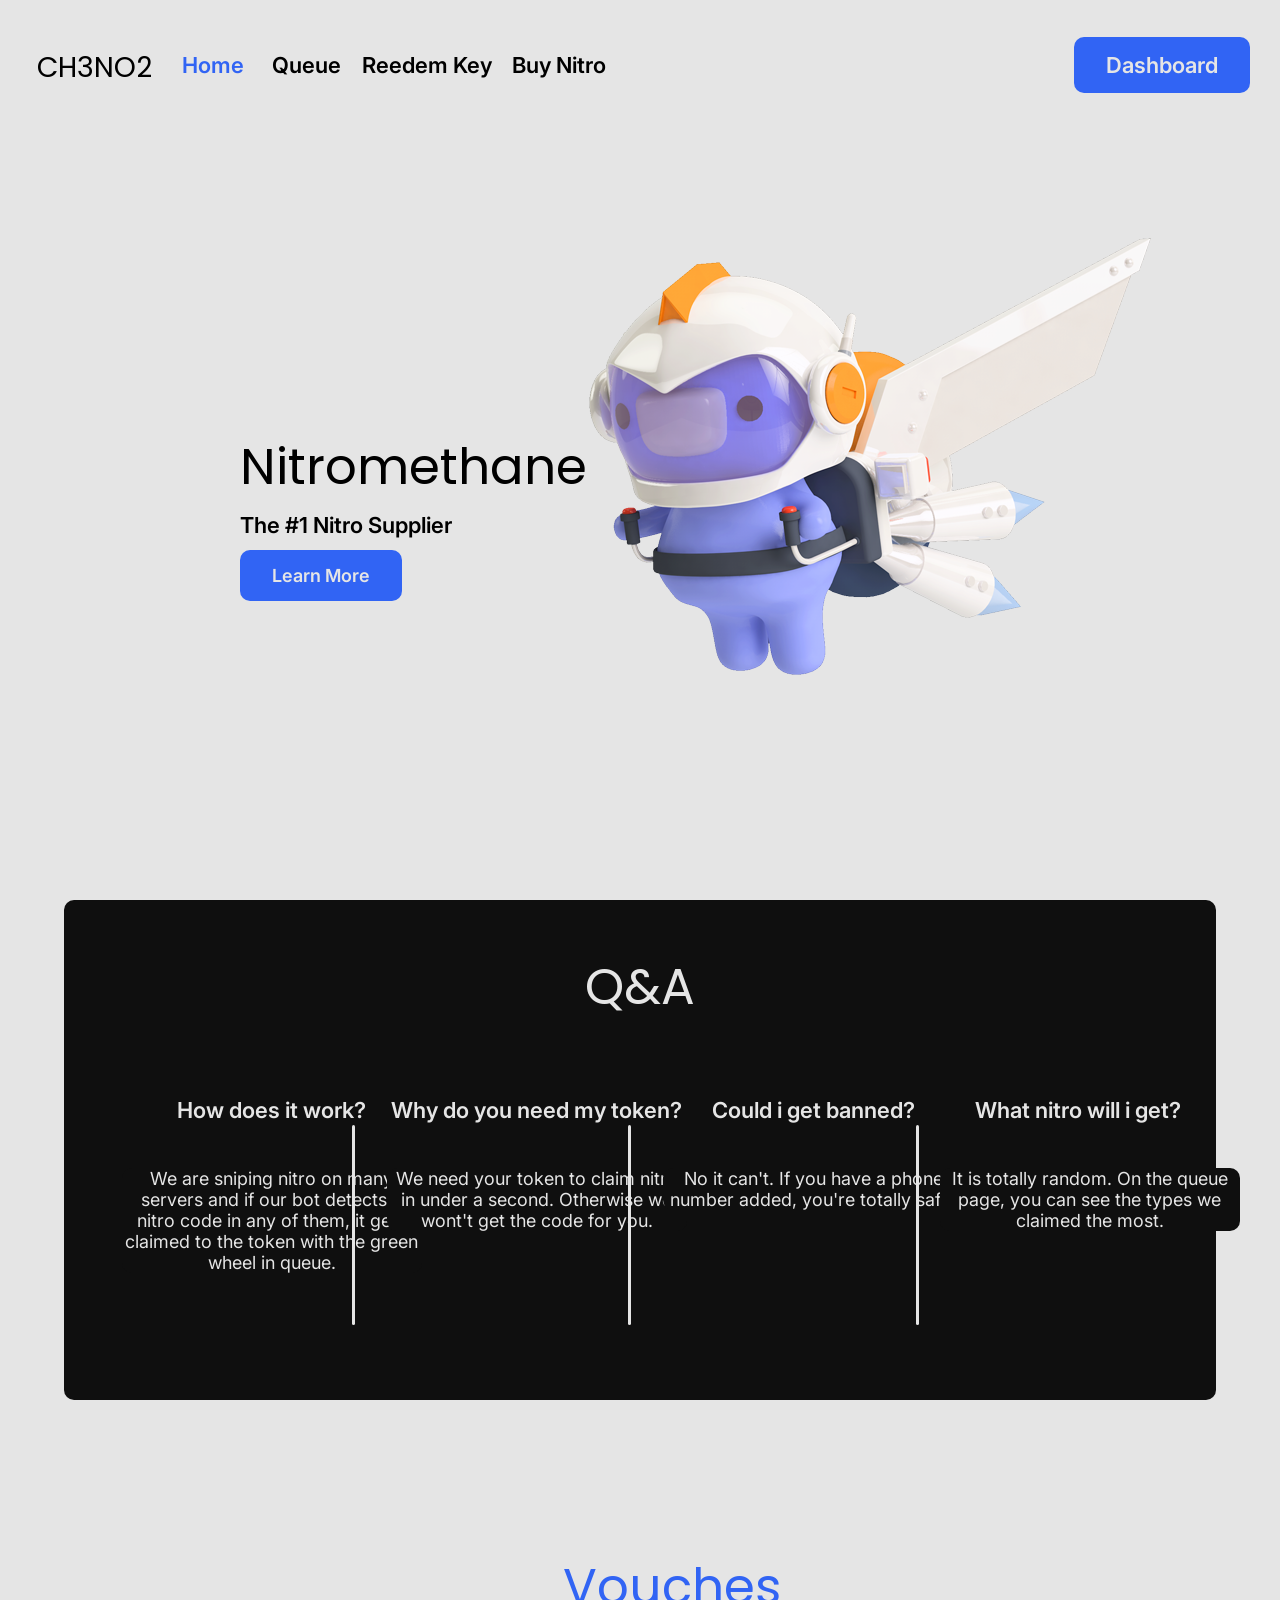
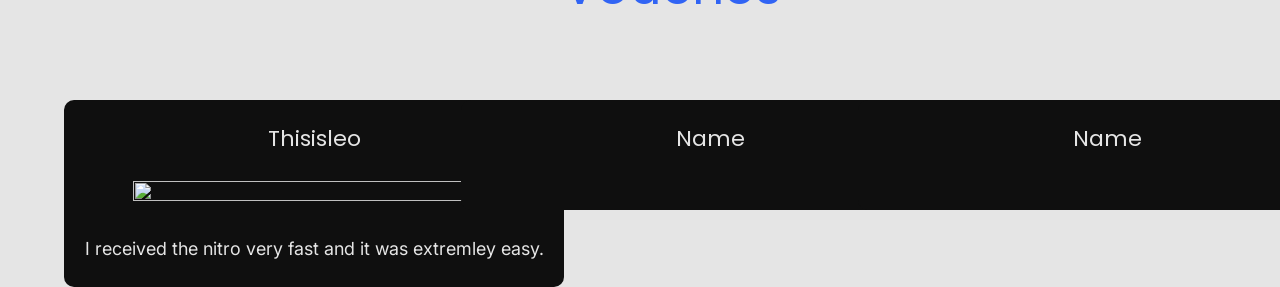
==== index.html @ 6c066464 "Add files via upload" ====
<!DOCTYPE html>
<html lang="en">
  <head>
    <meta charset="utf-8">
    <meta name="viewport" content="width=device-width, initial-scale=1.0">
    <meta name="description" content="">
    <meta name="author" content="">
    <title>Nitromethane</title>
    <link rel="stylesheet" href="style.css">
   </head>

<body>
    <div>
        <p class="home">Home</p>
    </div>
    <div>
        <p class="logo">CH3NO2</p>
    </div>
    <div>
        <a class="login" href="/nitro/dashboard/dashboard.html">Dashboard</a>
    </div>
    <div>
        <a class="redeem" href="/nitro/key/redeem.html">Reedem Key</a>
        <a class="queue" href = "/nitro/queue/queue.html">Queue</a>
        <a class = "buy" href="/nitro/buy/buy.html">Buy Nitro</a>
    </div>
    <div>
        <img src="bilder/wumpus1.png" class="wumpus">
        <p class="title">Nitromethane</title>
        <p class="description">The #1 Nitro Supplier</p>
        <a class = "faq">Learn More</a>
    </div>
    <div class="questions">
        <p>Q&A</p>
        <div>
            <p class="process">How does it work?</p>
            <p class="server">We are sniping nitro on many servers and if our bot detects a nitro code in any of them, it gets claimed to the token with the green wheel in queue.</p>
            <p class="strich1"></p>
        </div>
        <div>
            <p class="token">Why do you need my token?</p>
            <p class="code">We need your token to claim nitro in under a second. Otherwise we wont't get the code for you.</p>
            <p class="strich2"></p>
        </div>
        <div>
            <p class="account">Could i get banned?</p>
            <p class="banned">No it can't. If you have a phone number added, you're totally safe!</p>
            <p class="strich3"></p>
        </div>
        <div>
            <p class="type">What nitro will i get?</p>
            <p class="type2">It is totally random. On the queue page, you can see the types we claimed the most.</p>
        </div>
    </div>
    <p class="title2">Vouches</p>
    <div class="vouches">
      <p>Thisisleo</p>
      <div>
        <img class="img1" src="bilder/vouch.png">
        <p class="vouch1">I received the nitro very fast and it was extremley easy.</p>
      </div>
    </div>
    <div class="vouches2">
      <p>Name</p>
      <div>
        <img>
      </div>
    </div>
    <div class="vouches3">
      <p>Name</p>
      <div>
        <img>
      </div>
    </div>
</body>
</html>
---- style.css ----
@import url('https://fonts.googleapis.com/css2?family=Inter:wght@300&display=swap');
@import url('https://fonts.googleapis.com/css2?family=Poppins:wght@600&display=swap');
@import url('https://fonts.googleapis.com/css2?family=Inter:wght@600&display=swap');

body {
    background-color: #E5E5E5;
    width:100%;
    margin: 0;
    height:100%
}

.logo {
    font-family: 'Poppins', sans-serif;
    position: absolute;
    top: 4px;
    left: 5px;
    background-color: #e5e5e500; /* Green */
    color: rgb(0, 0, 0);
    text-align: center;
    font-size: 28px;
    border-radius: 10px;
    padding: 15px 32px;
}


.home{
    font-family: 'Inter', sans-serif;
    font-weight: 600;
    position: absolute;
    left: 150px;
    top: 15px;
    background-color: #E5E5E5; /* Green */
    color: #3164F4;
    text-align: center;
    font-size: 22px;
    padding: 15px 32px;
}

.login {
    font-family: 'Inter', sans-serif;
    position: absolute;
    right: 30px;
    top: 37px;
    font-weight: 600;
    background-color: #3164F4; /* Green */
    color: #E5E5E5;
    padding: 15px 32px;
    text-align: center;
    font-size: 22px;
    border-radius: 10px;
    text-decoration: none;
}

.redeem {
    font-family: 'Inter', sans-serif;
    position: absolute;
    left: 330px;
    top: 37px;
    font-weight: 600;
    background-color: #e5e5e500; /* Green */
    color: #000000;
    text-align: center;
    font-size: 22px;
    padding: 15px 32px;
    text-decoration: none;
}

.buy {
    font-family: 'Inter', sans-serif;
    position: absolute;
    left: 480px;
    top: 37px;
    font-weight: 600;
    background-color: #e5e5e500; /* Green */
    color: #000000;
    text-align: center;
    font-size: 22px;
    padding: 15px 32px;
    text-decoration: none;    
}


.queue {
    font-family: 'Inter', sans-serif;
    position: absolute;
    left: 240px;
    font-weight: 600;
    top: 37px;
    background-color: #e5e5e500; /* Green */
    color: #000000;
    text-align: center;
    font-size: 22px;
    padding: 15px 32px;
    text-decoration: none;
}

.wumpus {
    position: absolute;
    right: 100px;
    top: 200px;
}

.title {
    font-family: 'Poppins', sans-serif;
    position: absolute;
    top: 380px;
    left: 240px;
    font-size: 50px;
}

.description {
    font-family: 'Inter', sans-serif;
    position: absolute;
    font-weight: 600;
    top: 490px;
    left: 240px;
    font-size: 22px;
}

.faq {
    font-family: 'Inter', sans-serif;
    position: absolute;
    font-weight: 600;
    top: 550px;
    left: 240px;
    background-color: #3164F4; /* Green */
    color: #E5E5E5;
    padding: 15px 32px;
    text-align: center;
    font-size: 18px;
    border-radius: 10px;
    text-decoration: none;
}

.questions{
    font-family: 'Poppins', sans-serif;
    position: absolute;
    top: 900px;
    font-size: 50px;
    background-color: #0f0f0f;
    width: 90%;
    left: 5%;
    text-align: center;
    color: #E5E5E5;
    border-radius: 10px;
    height: 500px;
}

.server {
    font-family: 'Inter', sans-serif;
    position: absolute;
    top: 50%;
    left: 5%;
    color: #E5E5E5;
    background-color: #0f0f0f;
    text-align: center;
    font-size: 18px;
    border-radius: 10px;
    text-decoration: none;
    width: 300px;
}

.code {
    font-family: 'Inter', sans-serif;
    position: absolute;
    top: 50%;
    left: 28%;
    color: #E5E5E5;
    background-color: #0f0f0f;
    text-align: center;
    font-size: 18px;
    border-radius: 10px;
    text-decoration: none;
    width: 300px;
}

.banned {
    font-family: 'Inter', sans-serif;
    position: absolute;
    top: 50%;
    left: 52%;
    color: #E5E5E5;
    background-color: #0f0f0f;
    text-align: center;
    font-size: 18px;
    border-radius: 10px;
    text-decoration: none;
    width: 300px;
}

.type2 {
    font-family: 'Inter', sans-serif;
    position: absolute;
    top: 50%;
    left: 76%;
    color: #E5E5E5;
    background-color: #0f0f0f;
    text-align: center;
    font-size: 18px;
    border-radius: 10px;
    text-decoration: none;
    width: 300px;
}

.process {
    font-family: 'Inter', sans-serif;
    font-weight: 600;
    position: absolute;
    left: 5%;
    color: #E5E5E5;
    text-align: center;
    font-size: 22px;
    border-radius: 10px;
    text-decoration: none;
    width: 300px;
}

.token {
    font-family: 'Inter', sans-serif;
    font-weight: 600;
    position: absolute;
    left: 28%;
    color: #E5E5E5;
    text-align: center;
    font-size: 22px;
    border-radius: 10px;
    text-decoration: none;
    width: 300px;
}

.account {
    font-family: 'Inter', sans-serif;
    font-weight: 600;
    position: absolute;
    left: 52%;
    color: #E5E5E5;
    text-align: center;
    font-size: 22px;
    border-radius: 10px;
    text-decoration: none;
    width: 300px;
}

.title2 {
  position: absolute;
  top: 1500px;
  left: 44%;
  color: #3164F4;
  font-size: 50px;
  font-family: 'Poppins', sans-serif;
}

.type {
    font-family: 'Inter', sans-serif;
    font-weight: 600;
    position: absolute;
    left: 75%;
    color: #E5E5E5;
    text-align: center;
    font-size: 22px;
    border-radius: 10px;
    text-decoration: none;
    width: 300px;
}

.strich1 {
    background-color: #E5E5E5;
    color: #E5E5E5;
    position: absolute;
    height: 200px;
    width: 3px;
    left: 25%;
    border-radius: 10px;
}

.strich2 {
    background-color: #E5E5E5;
    color: #E5E5E5;
    position: absolute;
    height: 200px;
    width: 3px;
    left: 49%;
    border-radius: 10px;
}

.strich3 {
    background-color: #E5E5E5;
    color: #E5E5E5;
    position: absolute;
    height: 200px;
    width: 3px;
    left: 74%;
    border-radius: 10px;
}

.vouches {
  top: 1700px;
  font-family: 'Poppins', sans-serif;
  position: absolute;
  color: #E5E5E5;
  text-align: center;
  font-size: 22px;
  border-radius: 10px;
  text-decoration: none;
  width: 500px;
  background-color: #0f0f0f;
  left: 5%;
}

.vouches2 {
  top: 1700px;
  font-family: 'Poppins', sans-serif;
  position: absolute;
  color: #E5E5E5;
  text-align: center;
  font-size: 22px;
  border-radius: 10px;
  text-decoration: none;
  width: 500px;
  background-color: #0f0f0f;
  left: 36%;
}

.vouches3 {
  top: 1700px;
  font-family: 'Poppins', sans-serif;
  position: absolute;
  color: #E5E5E5;
  text-align: center;
  font-size: 22px;
  border-radius: 10px;
  text-decoration: none;
  width: 500px;
  background-color: #0f0f0f;
  left: 67%;
}

.img1 {
  width: 85%;
  height: 85%;
  border-radius: 15px;
}

.vouch1 {
  font-family: 'Inter', sans-serif;
  top: 80%;
  font-size: 18px;
  padding: 10px 20px;
}

.contact {
  top: 2300px;
  font-family: 'Poppins', sans-serif;
  position: absolute;
  text-align: center;
  font-size: 22px;	
  left: 48%;
}
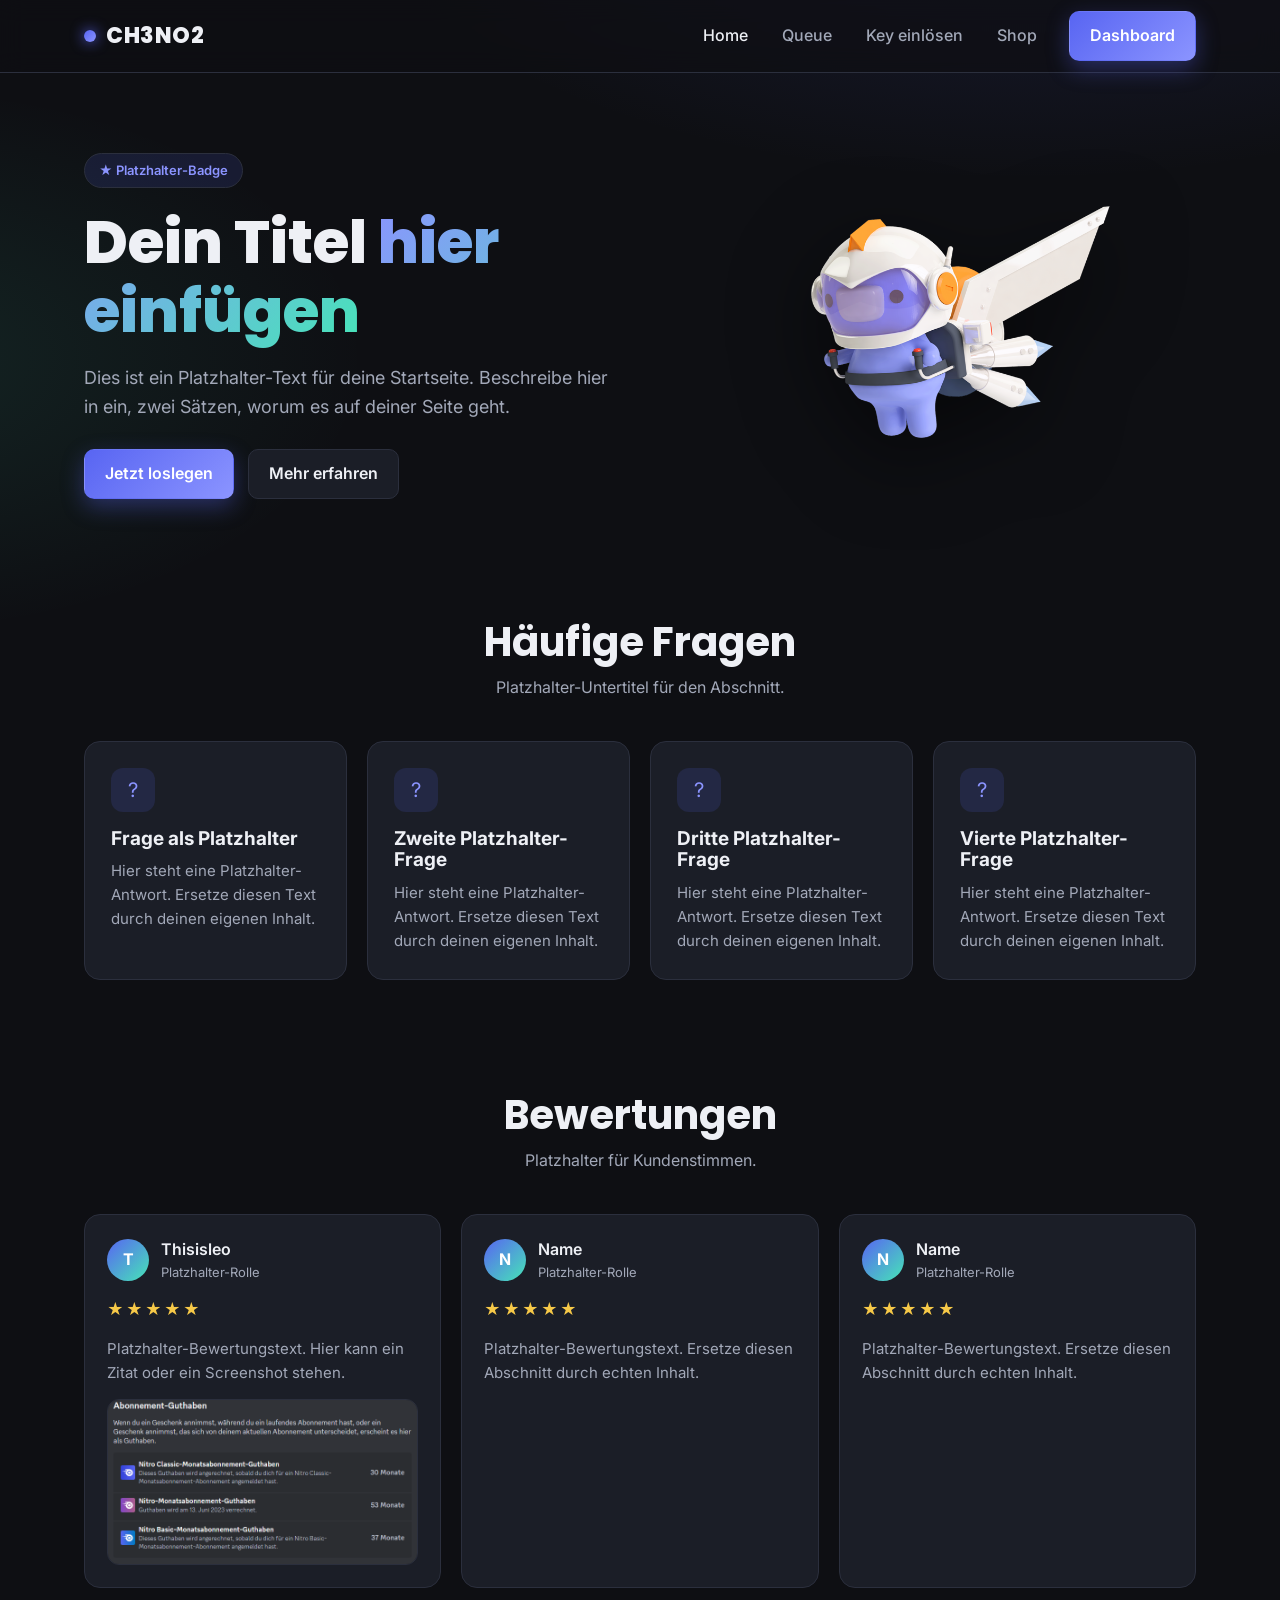
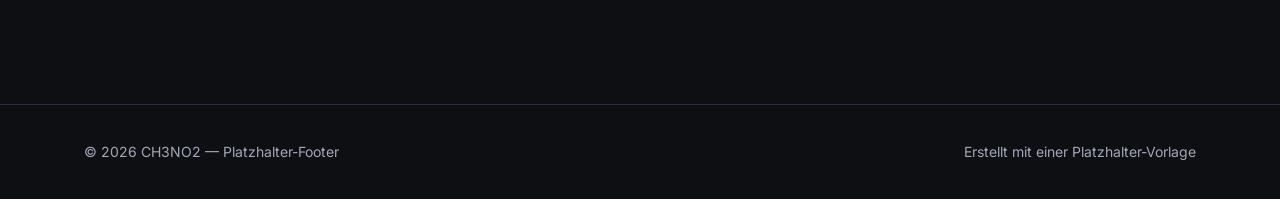
==== commit d43e8d2e: "Redesign site with modern responsive template and placeholder content Replace absolute-positioned pe" ====
--- a/index.html
+++ b/index.html
@@ -1,76 +1,130 @@
-<!DOCTYPE html>
-<html lang="en">
-  <head>
-    <meta charset="utf-8">
-    <meta name="viewport" content="width=device-width, initial-scale=1.0">
-    <meta name="description" content="">
-    <meta name="author" content="">
-    <title>Nitromethane</title>
-    <link rel="stylesheet" href="style.css">
-   </head>
-
-<body>
-    <div>
-        <p class="home">Home</p>
-    </div>
-    <div>
-        <p class="logo">CH3NO2</p>
-    </div>
-    <div>
-        <a class="login" href="/nitro/dashboard/dashboard.html">Dashboard</a>
-    </div>
-    <div>
-        <a class="redeem" href="/nitro/key/redeem.html">Reedem Key</a>
-        <a class="queue" href = "/nitro/queue/queue.html">Queue</a>
-        <a class = "buy" href="/nitro/buy/buy.html">Buy Nitro</a>
-    </div>
-    <div>
-        <img src="bilder/wumpus1.png" class="wumpus">
-        <p class="title">Nitromethane</title>
-        <p class="description">The #1 Nitro Supplier</p>
-        <a class = "faq">Learn More</a>
-    </div>
-    <div class="questions">
-        <p>Q&A</p>
-        <div>
-            <p class="process">How does it work?</p>
-            <p class="server">We are sniping nitro on many servers and if our bot detects a nitro code in any of them, it gets claimed to the token with the green wheel in queue.</p>
-            <p class="strich1"></p>
-        </div>
-        <div>
-            <p class="token">Why do you need my token?</p>
-            <p class="code">We need your token to claim nitro in under a second. Otherwise we wont't get the code for you.</p>
-            <p class="strich2"></p>
-        </div>
-        <div>
-            <p class="account">Could i get banned?</p>
-            <p class="banned">No it can't. If you have a phone number added, you're totally safe!</p>
-            <p class="strich3"></p>
-        </div>
-        <div>
-            <p class="type">What nitro will i get?</p>
-            <p class="type2">It is totally random. On the queue page, you can see the types we claimed the most.</p>
-        </div>
-    </div>
-    <p class="title2">Vouches</p>
-    <div class="vouches">
-      <p>Thisisleo</p>
-      <div>
-        <img class="img1" src="bilder/vouch.png">
-        <p class="vouch1">I received the nitro very fast and it was extremley easy.</p>
-      </div>
-    </div>
-    <div class="vouches2">
-      <p>Name</p>
-      <div>
-        <img>
-      </div>
-    </div>
-    <div class="vouches3">
-      <p>Name</p>
-      <div>
-        <img>
-      </div>
-    </div>
-</body>
-</html>
+<!DOCTYPE html>
+<html lang="de">
+<head>
+  <meta charset="utf-8">
+  <meta name="viewport" content="width=device-width, initial-scale=1.0">
+  <meta name="description" content="Platzhalter-Beschreibung für deine Startseite.">
+  <title>CH3NO2 — Startseite</title>
+  <link rel="stylesheet" href="style.css">
+</head>
+<body>
+
+  <header class="nav">
+    <div class="nav__inner">
+      <a class="brand" href="index.html"><span class="brand__dot"></span>CH3NO2</a>
+      <nav class="nav__links">
+        <a href="index.html" class="active">Home</a>
+        <a href="queue/queue.html">Queue</a>
+        <a href="key/redeem.html">Key einlösen</a>
+        <a href="buy/buy.html">Shop</a>
+      </nav>
+      <a class="btn btn--primary" href="dashboard/dashboard.html">Dashboard</a>
+    </div>
+  </header>
+
+  <main class="container">
+
+    <!-- Hero -->
+    <section class="hero">
+      <div class="hero__text">
+        <span class="hero__badge">★ Platzhalter-Badge</span>
+        <h1>Dein Titel <span class="grad">hier einfügen</span></h1>
+        <p class="lead">
+          Dies ist ein Platzhalter-Text für deine Startseite. Beschreibe hier
+          in ein, zwei Sätzen, worum es auf deiner Seite geht.
+        </p>
+        <div class="hero__cta">
+          <a class="btn btn--primary" href="buy/buy.html">Jetzt loslegen</a>
+          <a class="btn btn--ghost" href="#faq">Mehr erfahren</a>
+        </div>
+      </div>
+      <div class="hero__art">
+        <img src="bilder/wumpus1.png" alt="Illustration">
+      </div>
+    </section>
+
+    <!-- FAQ -->
+    <section class="section" id="faq">
+      <div class="section__head">
+        <h2>Häufige Fragen</h2>
+        <p>Platzhalter-Untertitel für den Abschnitt.</p>
+      </div>
+      <div class="grid">
+        <article class="card">
+          <div class="card__icon">?</div>
+          <h3>Frage als Platzhalter</h3>
+          <p>Hier steht eine Platzhalter-Antwort. Ersetze diesen Text durch deinen eigenen Inhalt.</p>
+        </article>
+        <article class="card">
+          <div class="card__icon">?</div>
+          <h3>Zweite Platzhalter-Frage</h3>
+          <p>Hier steht eine Platzhalter-Antwort. Ersetze diesen Text durch deinen eigenen Inhalt.</p>
+        </article>
+        <article class="card">
+          <div class="card__icon">?</div>
+          <h3>Dritte Platzhalter-Frage</h3>
+          <p>Hier steht eine Platzhalter-Antwort. Ersetze diesen Text durch deinen eigenen Inhalt.</p>
+        </article>
+        <article class="card">
+          <div class="card__icon">?</div>
+          <h3>Vierte Platzhalter-Frage</h3>
+          <p>Hier steht eine Platzhalter-Antwort. Ersetze diesen Text durch deinen eigenen Inhalt.</p>
+        </article>
+      </div>
+    </section>
+
+    <!-- Vouches -->
+    <section class="section" id="vouches">
+      <div class="section__head">
+        <h2>Bewertungen</h2>
+        <p>Platzhalter für Kundenstimmen.</p>
+      </div>
+      <div class="grid">
+        <article class="vouch">
+          <div class="vouch__top">
+            <div class="vouch__avatar">T</div>
+            <div>
+              <div class="vouch__name">Thisisleo</div>
+              <div class="vouch__role">Platzhalter-Rolle</div>
+            </div>
+          </div>
+          <div class="stars">★★★★★</div>
+          <p>Platzhalter-Bewertungstext. Hier kann ein Zitat oder ein Screenshot stehen.</p>
+          <img src="bilder/vouch.PNG" alt="Bewertung">
+        </article>
+        <article class="vouch">
+          <div class="vouch__top">
+            <div class="vouch__avatar">N</div>
+            <div>
+              <div class="vouch__name">Name</div>
+              <div class="vouch__role">Platzhalter-Rolle</div>
+            </div>
+          </div>
+          <div class="stars">★★★★★</div>
+          <p>Platzhalter-Bewertungstext. Ersetze diesen Abschnitt durch echten Inhalt.</p>
+        </article>
+        <article class="vouch">
+          <div class="vouch__top">
+            <div class="vouch__avatar">N</div>
+            <div>
+              <div class="vouch__name">Name</div>
+              <div class="vouch__role">Platzhalter-Rolle</div>
+            </div>
+          </div>
+          <div class="stars">★★★★★</div>
+          <p>Platzhalter-Bewertungstext. Ersetze diesen Abschnitt durch echten Inhalt.</p>
+        </article>
+      </div>
+    </section>
+
+  </main>
+
+  <footer class="footer">
+    <div class="container footer__inner">
+      <span>© 2026 CH3NO2 — Platzhalter-Footer</span>
+      <span>Erstellt mit einer Platzhalter-Vorlage</span>
+    </div>
+  </footer>
+
+</body>
+</html>
--- a/style.css
+++ b/style.css
@@ -1,361 +1,411 @@
-@import url('https://fonts.googleapis.com/css2?family=Inter:wght@300&display=swap');
-@import url('https://fonts.googleapis.com/css2?family=Poppins:wght@600&display=swap');
-@import url('https://fonts.googleapis.com/css2?family=Inter:wght@600&display=swap');
-
-body {
-    background-color: #E5E5E5;
-    width:100%;
-    margin: 0;
-    height:100%
-}
-
-.logo {
-    font-family: 'Poppins', sans-serif;
-    position: absolute;
-    top: 4px;
-    left: 5px;
-    background-color: #e5e5e500; /* Green */
-    color: rgb(0, 0, 0);
-    text-align: center;
-    font-size: 28px;
-    border-radius: 10px;
-    padding: 15px 32px;
-}
-
-
-.home{
-    font-family: 'Inter', sans-serif;
-    font-weight: 600;
-    position: absolute;
-    left: 150px;
-    top: 15px;
-    background-color: #E5E5E5; /* Green */
-    color: #3164F4;
-    text-align: center;
-    font-size: 22px;
-    padding: 15px 32px;
-}
-
-.login {
-    font-family: 'Inter', sans-serif;
-    position: absolute;
-    right: 30px;
-    top: 37px;
-    font-weight: 600;
-    background-color: #3164F4; /* Green */
-    color: #E5E5E5;
-    padding: 15px 32px;
-    text-align: center;
-    font-size: 22px;
-    border-radius: 10px;
-    text-decoration: none;
-}
-
-.redeem {
-    font-family: 'Inter', sans-serif;
-    position: absolute;
-    left: 330px;
-    top: 37px;
-    font-weight: 600;
-    background-color: #e5e5e500; /* Green */
-    color: #000000;
-    text-align: center;
-    font-size: 22px;
-    padding: 15px 32px;
-    text-decoration: none;
-}
-
-.buy {
-    font-family: 'Inter', sans-serif;
-    position: absolute;
-    left: 480px;
-    top: 37px;
-    font-weight: 600;
-    background-color: #e5e5e500; /* Green */
-    color: #000000;
-    text-align: center;
-    font-size: 22px;
-    padding: 15px 32px;
-    text-decoration: none;    
-}
-
-
-.queue {
-    font-family: 'Inter', sans-serif;
-    position: absolute;
-    left: 240px;
-    font-weight: 600;
-    top: 37px;
-    background-color: #e5e5e500; /* Green */
-    color: #000000;
-    text-align: center;
-    font-size: 22px;
-    padding: 15px 32px;
-    text-decoration: none;
-}
-
-.wumpus {
-    position: absolute;
-    right: 100px;
-    top: 200px;
-}
-
-.title {
-    font-family: 'Poppins', sans-serif;
-    position: absolute;
-    top: 380px;
-    left: 240px;
-    font-size: 50px;
-}
-
-.description {
-    font-family: 'Inter', sans-serif;
-    position: absolute;
-    font-weight: 600;
-    top: 490px;
-    left: 240px;
-    font-size: 22px;
-}
-
-.faq {
-    font-family: 'Inter', sans-serif;
-    position: absolute;
-    font-weight: 600;
-    top: 550px;
-    left: 240px;
-    background-color: #3164F4; /* Green */
-    color: #E5E5E5;
-    padding: 15px 32px;
-    text-align: center;
-    font-size: 18px;
-    border-radius: 10px;
-    text-decoration: none;
-}
-
-.questions{
-    font-family: 'Poppins', sans-serif;
-    position: absolute;
-    top: 900px;
-    font-size: 50px;
-    background-color: #0f0f0f;
-    width: 90%;
-    left: 5%;
-    text-align: center;
-    color: #E5E5E5;
-    border-radius: 10px;
-    height: 500px;
-}
-
-.server {
-    font-family: 'Inter', sans-serif;
-    position: absolute;
-    top: 50%;
-    left: 5%;
-    color: #E5E5E5;
-    background-color: #0f0f0f;
-    text-align: center;
-    font-size: 18px;
-    border-radius: 10px;
-    text-decoration: none;
-    width: 300px;
-}
-
-.code {
-    font-family: 'Inter', sans-serif;
-    position: absolute;
-    top: 50%;
-    left: 28%;
-    color: #E5E5E5;
-    background-color: #0f0f0f;
-    text-align: center;
-    font-size: 18px;
-    border-radius: 10px;
-    text-decoration: none;
-    width: 300px;
-}
-
-.banned {
-    font-family: 'Inter', sans-serif;
-    position: absolute;
-    top: 50%;
-    left: 52%;
-    color: #E5E5E5;
-    background-color: #0f0f0f;
-    text-align: center;
-    font-size: 18px;
-    border-radius: 10px;
-    text-decoration: none;
-    width: 300px;
-}
-
-.type2 {
-    font-family: 'Inter', sans-serif;
-    position: absolute;
-    top: 50%;
-    left: 76%;
-    color: #E5E5E5;
-    background-color: #0f0f0f;
-    text-align: center;
-    font-size: 18px;
-    border-radius: 10px;
-    text-decoration: none;
-    width: 300px;
-}
-
-.process {
-    font-family: 'Inter', sans-serif;
-    font-weight: 600;
-    position: absolute;
-    left: 5%;
-    color: #E5E5E5;
-    text-align: center;
-    font-size: 22px;
-    border-radius: 10px;
-    text-decoration: none;
-    width: 300px;
-}
-
-.token {
-    font-family: 'Inter', sans-serif;
-    font-weight: 600;
-    position: absolute;
-    left: 28%;
-    color: #E5E5E5;
-    text-align: center;
-    font-size: 22px;
-    border-radius: 10px;
-    text-decoration: none;
-    width: 300px;
-}
-
-.account {
-    font-family: 'Inter', sans-serif;
-    font-weight: 600;
-    position: absolute;
-    left: 52%;
-    color: #E5E5E5;
-    text-align: center;
-    font-size: 22px;
-    border-radius: 10px;
-    text-decoration: none;
-    width: 300px;
-}
-
-.title2 {
-  position: absolute;
-  top: 1500px;
-  left: 44%;
-  color: #3164F4;
-  font-size: 50px;
-  font-family: 'Poppins', sans-serif;
-}
-
-.type {
-    font-family: 'Inter', sans-serif;
-    font-weight: 600;
-    position: absolute;
-    left: 75%;
-    color: #E5E5E5;
-    text-align: center;
-    font-size: 22px;
-    border-radius: 10px;
-    text-decoration: none;
-    width: 300px;
-}
-
-.strich1 {
-    background-color: #E5E5E5;
-    color: #E5E5E5;
-    position: absolute;
-    height: 200px;
-    width: 3px;
-    left: 25%;
-    border-radius: 10px;
-}
-
-.strich2 {
-    background-color: #E5E5E5;
-    color: #E5E5E5;
-    position: absolute;
-    height: 200px;
-    width: 3px;
-    left: 49%;
-    border-radius: 10px;
-}
-
-.strich3 {
-    background-color: #E5E5E5;
-    color: #E5E5E5;
-    position: absolute;
-    height: 200px;
-    width: 3px;
-    left: 74%;
-    border-radius: 10px;
-}
-
-.vouches {
-  top: 1700px;
-  font-family: 'Poppins', sans-serif;
-  position: absolute;
-  color: #E5E5E5;
-  text-align: center;
-  font-size: 22px;
-  border-radius: 10px;
-  text-decoration: none;
-  width: 500px;
-  background-color: #0f0f0f;
-  left: 5%;
-}
-
-.vouches2 {
-  top: 1700px;
-  font-family: 'Poppins', sans-serif;
-  position: absolute;
-  color: #E5E5E5;
-  text-align: center;
-  font-size: 22px;
-  border-radius: 10px;
-  text-decoration: none;
-  width: 500px;
-  background-color: #0f0f0f;
-  left: 36%;
-}
-
-.vouches3 {
-  top: 1700px;
-  font-family: 'Poppins', sans-serif;
-  position: absolute;
-  color: #E5E5E5;
-  text-align: center;
-  font-size: 22px;
-  border-radius: 10px;
-  text-decoration: none;
-  width: 500px;
-  background-color: #0f0f0f;
-  left: 67%;
-}
-
-.img1 {
-  width: 85%;
-  height: 85%;
-  border-radius: 15px;
-}
-
-.vouch1 {
-  font-family: 'Inter', sans-serif;
-  top: 80%;
-  font-size: 18px;
-  padding: 10px 20px;
-}
-
-.contact {
-  top: 2300px;
-  font-family: 'Poppins', sans-serif;
-  position: absolute;
-  text-align: center;
-  font-size: 22px;	
-  left: 48%;
-}
-
-
-
+/* ===========================================================
+   Shared stylesheet — modern, responsive template
+   Placeholder content only. No credential collection.
+   =========================================================== */
+
+@import url('https://fonts.googleapis.com/css2?family=Inter:wght@400;500;600;700&family=Poppins:wght@600;700;800&display=swap');
+
+:root {
+  --bg: #0e0f13;
+  --bg-soft: #15171f;
+  --surface: #1b1e27;
+  --surface-2: #222634;
+  --border: #2b2f3d;
+  --text: #eef0f5;
+  --text-muted: #a2a8b8;
+  --brand: #5865f2;
+  --brand-2: #8b94ff;
+  --brand-soft: rgba(88, 101, 242, 0.14);
+  --accent: #46e5b7;
+  --danger: #f45b69;
+  --radius: 16px;
+  --radius-sm: 10px;
+  --shadow: 0 18px 40px rgba(0, 0, 0, 0.45);
+  --maxw: 1160px;
+}
+
+* { box-sizing: border-box; }
+
+html { scroll-behavior: smooth; }
+
+body {
+  margin: 0;
+  min-height: 100vh;
+  background:
+    radial-gradient(1200px 600px at 80% -10%, rgba(88, 101, 242, 0.18), transparent 60%),
+    radial-gradient(900px 500px at -10% 20%, rgba(70, 229, 183, 0.10), transparent 55%),
+    var(--bg);
+  color: var(--text);
+  font-family: 'Inter', system-ui, -apple-system, Segoe UI, Roboto, sans-serif;
+  line-height: 1.6;
+}
+
+a { color: inherit; text-decoration: none; }
+
+h1, h2, h3 { font-family: 'Poppins', sans-serif; line-height: 1.15; margin: 0; }
+
+.container {
+  width: 100%;
+  max-width: var(--maxw);
+  margin: 0 auto;
+  padding: 0 24px;
+}
+
+/* ---------- Navbar ---------- */
+.nav {
+  position: sticky;
+  top: 0;
+  z-index: 50;
+  backdrop-filter: blur(12px);
+  background: rgba(14, 15, 19, 0.72);
+  border-bottom: 1px solid var(--border);
+}
+
+.nav__inner {
+  display: flex;
+  align-items: center;
+  gap: 18px;
+  height: 72px;
+  max-width: var(--maxw);
+  margin: 0 auto;
+  padding: 0 24px;
+}
+
+.brand {
+  font-family: 'Poppins', sans-serif;
+  font-weight: 800;
+  font-size: 22px;
+  letter-spacing: 0.5px;
+  display: flex;
+  align-items: center;
+  gap: 10px;
+}
+
+.brand__dot {
+  width: 12px; height: 12px;
+  border-radius: 50%;
+  background: linear-gradient(135deg, var(--brand), var(--brand-2));
+  box-shadow: 0 0 14px var(--brand);
+}
+
+.nav__links {
+  display: flex;
+  align-items: center;
+  gap: 6px;
+  margin-left: auto;
+  flex-wrap: wrap;
+}
+
+.nav__links a {
+  padding: 9px 14px;
+  border-radius: var(--radius-sm);
+  font-weight: 500;
+  color: var(--text-muted);
+  transition: color .18s, background .18s;
+}
+
+.nav__links a:hover { color: var(--text); background: var(--brand-soft); }
+.nav__links a.active { color: var(--text); }
+
+.btn {
+  display: inline-flex;
+  align-items: center;
+  justify-content: center;
+  gap: 8px;
+  padding: 11px 20px;
+  border-radius: var(--radius-sm);
+  font-weight: 600;
+  font-family: 'Inter', sans-serif;
+  cursor: pointer;
+  border: 1px solid transparent;
+  transition: transform .15s ease, box-shadow .2s ease, background .2s ease;
+}
+
+.btn--primary {
+  background: linear-gradient(135deg, var(--brand), var(--brand-2));
+  color: #fff;
+  box-shadow: 0 8px 22px rgba(88, 101, 242, 0.35);
+}
+.btn--primary:hover { transform: translateY(-2px); box-shadow: 0 12px 28px rgba(88, 101, 242, 0.5); }
+
+.btn--ghost {
+  background: var(--surface);
+  border-color: var(--border);
+  color: var(--text);
+}
+.btn--ghost:hover { background: var(--surface-2); transform: translateY(-2px); }
+
+/* ---------- Hero ---------- */
+.hero {
+  display: grid;
+  grid-template-columns: 1.1fr 0.9fr;
+  align-items: center;
+  gap: 40px;
+  padding: 80px 0 64px;
+}
+
+.hero__badge {
+  display: inline-flex;
+  align-items: center;
+  gap: 8px;
+  padding: 6px 14px;
+  border-radius: 999px;
+  background: var(--brand-soft);
+  border: 1px solid var(--border);
+  color: var(--brand-2);
+  font-size: 13px;
+  font-weight: 600;
+  margin-bottom: 20px;
+}
+
+.hero h1 {
+  font-size: clamp(36px, 6vw, 60px);
+  font-weight: 800;
+  margin-bottom: 18px;
+}
+.hero h1 .grad {
+  background: linear-gradient(135deg, var(--brand-2), var(--accent));
+  -webkit-background-clip: text;
+  background-clip: text;
+  color: transparent;
+}
+
+.hero p.lead {
+  color: var(--text-muted);
+  font-size: 18px;
+  max-width: 48ch;
+  margin: 0 0 28px;
+}
+
+.hero__cta { display: flex; gap: 14px; flex-wrap: wrap; }
+
+.hero__art {
+  display: flex;
+  justify-content: center;
+}
+.hero__art img {
+  width: 100%;
+  max-width: 340px;
+  height: auto;
+  filter: drop-shadow(0 24px 40px rgba(0, 0, 0, 0.5));
+  animation: float 6s ease-in-out infinite;
+}
+
+@keyframes float {
+  0%, 100% { transform: translateY(0); }
+  50% { transform: translateY(-16px); }
+}
+
+/* ---------- Section ---------- */
+.section { padding: 56px 0; }
+.section__head { text-align: center; margin-bottom: 40px; }
+.section__head h2 { font-size: clamp(28px, 4vw, 40px); margin-bottom: 10px; }
+.section__head p { color: var(--text-muted); margin: 0; }
+
+/* ---------- Cards grid ---------- */
+.grid {
+  display: grid;
+  grid-template-columns: repeat(auto-fit, minmax(240px, 1fr));
+  gap: 20px;
+}
+
+.card {
+  background: var(--surface);
+  border: 1px solid var(--border);
+  border-radius: var(--radius);
+  padding: 26px;
+  transition: transform .18s ease, border-color .18s ease;
+}
+.card:hover { transform: translateY(-4px); border-color: var(--brand); }
+.card h3 { font-size: 19px; margin-bottom: 10px; font-family: 'Inter', sans-serif; font-weight: 700; }
+.card p { color: var(--text-muted); margin: 0; font-size: 15px; }
+
+.card__icon {
+  width: 44px; height: 44px;
+  display: grid; place-items: center;
+  border-radius: 12px;
+  background: var(--brand-soft);
+  color: var(--brand-2);
+  font-size: 20px;
+  margin-bottom: 16px;
+}
+
+/* ---------- Vouches ---------- */
+.vouch {
+  background: var(--surface);
+  border: 1px solid var(--border);
+  border-radius: var(--radius);
+  padding: 22px;
+  display: flex;
+  flex-direction: column;
+  gap: 14px;
+}
+.vouch__top { display: flex; align-items: center; gap: 12px; }
+.vouch__avatar {
+  width: 42px; height: 42px; border-radius: 50%;
+  background: linear-gradient(135deg, var(--brand), var(--accent));
+  display: grid; place-items: center; font-weight: 700; color: #fff;
+}
+.vouch__name { font-weight: 600; }
+.vouch__role { color: var(--text-muted); font-size: 13px; }
+.vouch p { color: var(--text-muted); margin: 0; font-size: 15px; }
+.vouch img { width: 100%; border-radius: 12px; border: 1px solid var(--border); }
+.stars { color: #f7c948; letter-spacing: 2px; }
+
+/* ---------- Panel / forms ---------- */
+.panel {
+  max-width: 720px;
+  margin: 0 auto;
+  background: var(--surface);
+  border: 1px solid var(--border);
+  border-radius: var(--radius);
+  padding: 36px;
+  box-shadow: var(--shadow);
+}
+.panel--narrow { max-width: 520px; }
+
+.field { margin-bottom: 20px; }
+.field label {
+  display: block;
+  font-size: 14px;
+  font-weight: 600;
+  margin-bottom: 8px;
+  color: var(--text-muted);
+}
+.field input,
+.field select {
+  width: 100%;
+  padding: 13px 15px;
+  border-radius: var(--radius-sm);
+  border: 1px solid var(--border);
+  background: var(--bg-soft);
+  color: var(--text);
+  font-family: inherit;
+  font-size: 15px;
+  transition: border-color .18s, box-shadow .18s;
+}
+.field input::placeholder { color: #6b7180; }
+.field input:focus,
+.field select:focus {
+  outline: none;
+  border-color: var(--brand);
+  box-shadow: 0 0 0 3px var(--brand-soft);
+}
+
+.panel__links {
+  display: flex;
+  flex-wrap: wrap;
+  gap: 18px;
+  margin-top: 22px;
+  padding-top: 20px;
+  border-top: 1px solid var(--border);
+}
+.panel__links a { color: var(--brand-2); font-weight: 500; font-size: 14px; }
+.panel__links a:hover { text-decoration: underline; }
+
+/* ---------- Queue / status ---------- */
+.status-grid {
+  display: grid;
+  grid-template-columns: 1fr 1.4fr;
+  gap: 20px;
+}
+.status-card {
+  background: var(--surface);
+  border: 1px solid var(--border);
+  border-radius: var(--radius);
+  padding: 26px;
+}
+.status-card h3 { margin-bottom: 18px; font-family: 'Inter', sans-serif; font-weight: 700; }
+
+.status-row {
+  display: flex;
+  justify-content: space-between;
+  align-items: center;
+  padding: 14px 0;
+  border-bottom: 1px solid var(--border);
+}
+.status-row:last-child { border-bottom: none; }
+.status-row .muted { color: var(--text-muted); font-size: 13px; }
+
+.pill {
+  display: inline-flex;
+  align-items: center;
+  gap: 7px;
+  padding: 4px 12px;
+  border-radius: 999px;
+  font-size: 13px;
+  font-weight: 600;
+}
+.pill--ok { background: rgba(70, 229, 183, 0.14); color: var(--accent); }
+.pill--idle { background: rgba(162, 168, 184, 0.14); color: var(--text-muted); }
+
+/* ---------- Footer ---------- */
+.footer {
+  border-top: 1px solid var(--border);
+  margin-top: 60px;
+  padding: 36px 0;
+  color: var(--text-muted);
+  font-size: 14px;
+}
+.footer__inner {
+  display: flex;
+  justify-content: space-between;
+  align-items: center;
+  gap: 16px;
+  flex-wrap: wrap;
+}
+
+/* ---------- Dashboard layout ---------- */
+.dash { display: flex; min-height: 100vh; }
+.sidebar {
+  width: 250px;
+  flex-shrink: 0;
+  background: var(--bg-soft);
+  border-right: 1px solid var(--border);
+  padding: 26px 16px;
+  position: sticky;
+  top: 0;
+  height: 100vh;
+}
+.sidebar .brand { padding: 0 10px 24px; }
+.sidebar nav { display: flex; flex-direction: column; gap: 4px; }
+.sidebar nav a {
+  padding: 11px 14px;
+  border-radius: var(--radius-sm);
+  color: var(--text-muted);
+  font-weight: 500;
+  transition: background .15s, color .15s;
+}
+.sidebar nav a:hover, .sidebar nav a.active { background: var(--brand-soft); color: var(--text); }
+
+.dash__main { flex: 1; padding: 40px; }
+.dash__main h1 { font-size: 30px; margin-bottom: 6px; }
+.dash__main .sub { color: var(--text-muted); margin-bottom: 30px; }
+
+.stat-grid {
+  display: grid;
+  grid-template-columns: repeat(auto-fit, minmax(200px, 1fr));
+  gap: 18px;
+}
+.stat {
+  background: var(--surface);
+  border: 1px solid var(--border);
+  border-radius: var(--radius);
+  padding: 22px;
+}
+.stat .label { color: var(--text-muted); font-size: 14px; }
+.stat .value { font-family: 'Poppins', sans-serif; font-size: 30px; font-weight: 700; margin-top: 6px; }
+
+/* ---------- Responsive ---------- */
+@media (max-width: 860px) {
+  .hero { grid-template-columns: 1fr; text-align: center; padding-top: 48px; }
+  .hero__cta { justify-content: center; }
+  .hero p.lead { margin-left: auto; margin-right: auto; }
+  .hero__art { order: -1; }
+  .status-grid { grid-template-columns: 1fr; }
+  .nav__links { display: none; }
+  .nav__links.show { display: flex; }
+  .dash { flex-direction: column; }
+  .sidebar { width: 100%; height: auto; position: static; border-right: none; border-bottom: 1px solid var(--border); }
+  .sidebar nav { flex-direction: row; flex-wrap: wrap; }
+}
